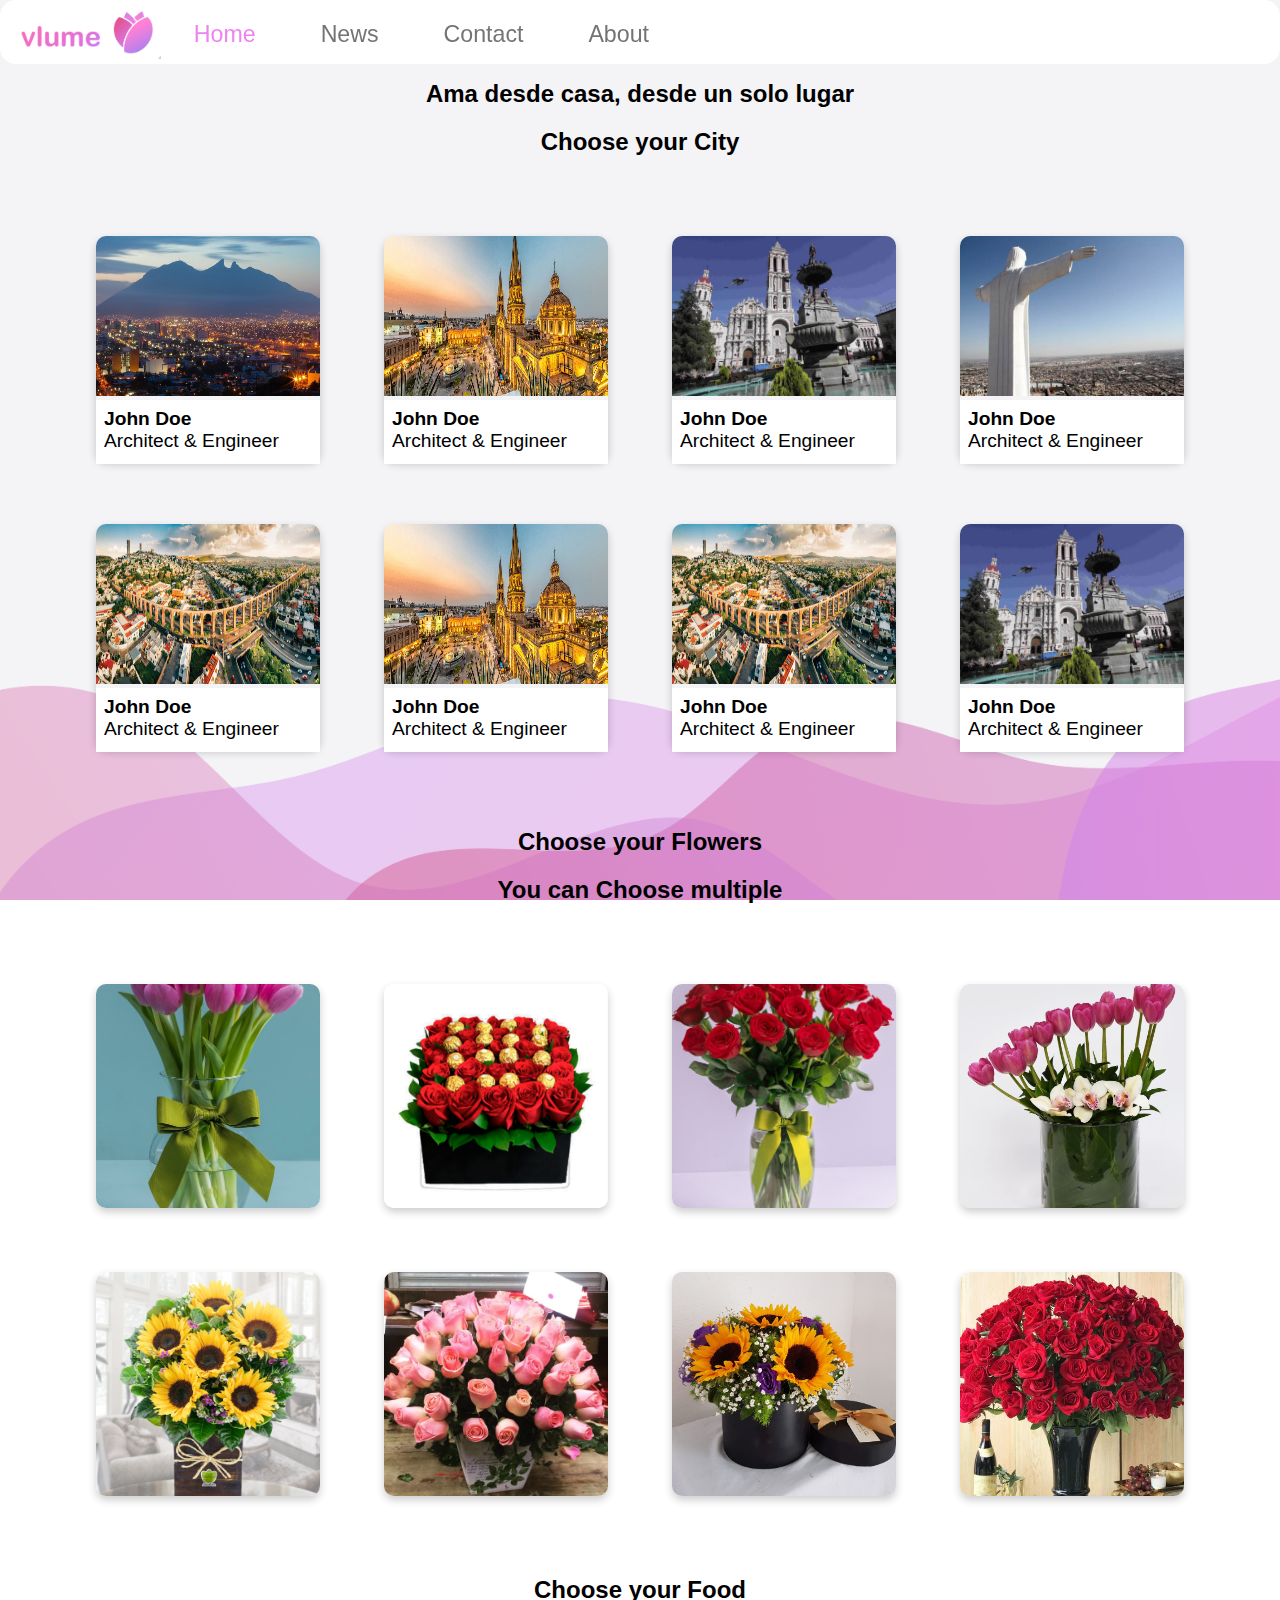
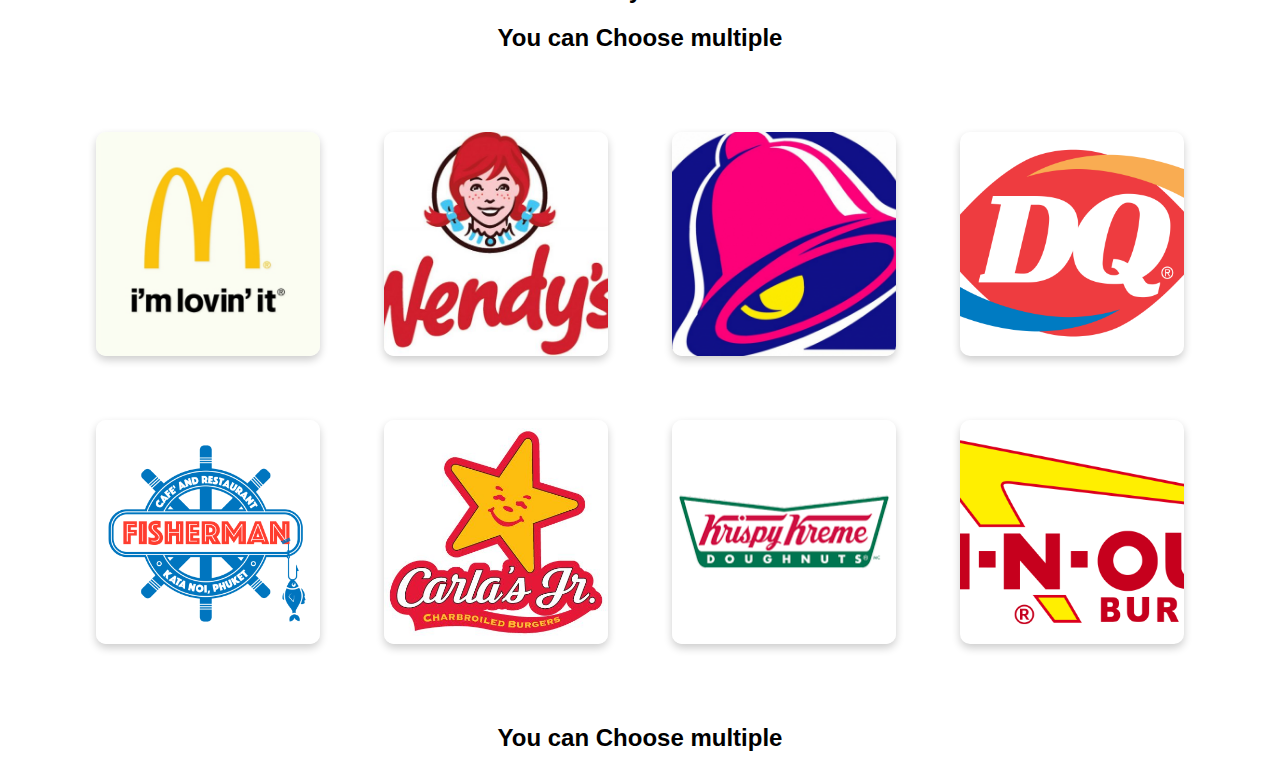
==== password.html @ 4b1e3e25 "Save my work" ====
<!DOCTYPE html>


<html id="html">

<head>
  <title> title </title>
  <link href="./resources/css/index.css" type="text/css" rel="stylesheet">
  <script src="./resources/js/script.js" async></script>
</head>





<body id="body" style="background-image: url(./resources/images/vlumeBackground/vlumeBackground.001.png); background-repeat: no-repeat; background-attachment: fixed; background-size: cover;">

    <div class="topnav">
      <img src='./resources/images/Screen Shot 2020-04-30 at 11.59.21.png'>
      <a class="active" href="#home">Home</a>
      <a href="#news">News</a>
      <a href="#contact">Contact</a>
      <a href="#about">About</a>
    </div>

    

    <div class="header">
        <div class="title">      
            <h1 class="logo">vlume</h2>
            <h2 class="slogan" >Ama desde casa, desde un solo lugar</h3>      
        </div>
    </div>

    











    <!-- The Modal -->
    <div id="myModal" class="modal">

        <!-- Modal content -->
        <div class="modal-content">
            <span class="close">&times;</span>
            <p class="modalTitle" id="modalTitle">Some text in the Modal..</p>
            <div class="modal-sub">
              <div id="modalLeft">
                <img id="modalImage"  src="./resources/images/cities/monterrey-fundada-septiembre-diego-montemayor_0_0_958_596.jpg" alt="Avatar" >
              </div>
              <section id = "modalRight">
                <p id="modalDesc">
                  description
                </p>
              </section>
              <section id = "modalPriceShop">
                <div id="modalPricePrice">
                </div>
                <div id="modalPriceQuant">
                  <form>
                    <label for="quantity">Quantity (between 1 and 5):</label>
                    <input type="number" id="quantity" name="quantity" min="1" max="5">
                  </form>
                  <div id="addToC" onclick="addToCart(this.id)">
                    <p>Add to Cart</p>
                  </div>
                </div>
              </section>
            </div>  
        </div>

    </div>
    




    <h2>Choose your City</h2>
    <section class='cities'>
        <div id="c1" class="card" onclick="choseCity(this.id);">
            <img src="./resources/images/cities/monterrey-fundada-septiembre-diego-montemayor_0_0_958_596.jpg" alt="Avatar" style="width:100%;">
            <div class="container">
              <h4><b>John Doe</b></h4> 
              <p>Architect & Engineer</p> 
            </div>
          </div>
          <div id="c2" class="card" onclick="choseCity(this.id);">
            <img src="./resources/images/cities/Centro-Historico-de-Guadalajara-800x288.jpg" alt="Avatar" style="width:100%">
            <div class="container">
              <h4><b>John Doe</b></h4> 
              <p>Architect & Engineer</p> 
            </div>
          </div>
          <div id="c3" class="card" onclick="choseCity(this.id);">
            <img src="./resources/images/cities/Coahuila-1080x675.jpg" alt="Avatar" style="width:100%">
            <div class="container">
              <h4><b>John Doe</b></h4> 
              <p>Architect & Engineer</p> 
            </div>
          </div>
          <div id="c4" class="card" onclick="choseCity(this.id);">
            <img src="./resources/images/cities/movil.jpg" alt="Avatar" style="width:100%">
            <div class="container">
              <h4><b>John Doe</b></h4> 
              <p>Architect & Engineer</p> 
            </div>
          </div>
          <div id="c5" class="card" onclick="choseCity(this.id);">
            <img src="./resources/images/cities/1216-mexico-feature-queretaro-aqueduct_vpm6rp.jpg" alt="Avatar" style="width:100%; ">
            <div class="container">
              <h4><b>John Doe</b></h4> 
              <p>Architect & Engineer</p> 
            </div>
          </div>
          <div id="c6" class="card" onclick="choseCity(this.id);">
            <img src="./resources/images/cities/Centro-Historico-de-Guadalajara-800x288.jpg" alt="Avatar" style="width:100%">
            <div class="container">
              <h4><b>John Doe</b></h4> 
              <p>Architect & Engineer</p> 
            </div>
          </div>
          <div id="c7" class="card" onclick="choseCity(this.id);">
            <img src="./resources/images/cities/1216-mexico-feature-queretaro-aqueduct_vpm6rp.jpg" alt="Avatar" style="width:100%">
            <div class="container">
              <h4><b>John Doe</b></h4> 
              <p>Architect & Engineer</p> 
            </div>
          </div>
          <div id="c8" class="card" onclick="choseCity(this.id);">
            <img src="./resources/images/cities/Coahuila-1080x675.jpg" alt="Avatar" style="width:100%">
            <div class="container">
              <h4><b>John Doe</b></h4> 
              <p>Architect & Engineer</p> 
            </div>
          </div>
    </section>




    <h2>Choose your Flowers</h2>
    <h2>
        You can Choose multiple
    </h2>
    <section class='flowers'>
        <div id="f1" class="card" onclick="openModal(this.id);">
            <img src="./resources/images/Ternura_arreglo_con_10_tulipanes_PRINCIPAL_1_s_jpg.jpg"  class="prodImg" alt="Avatar" style="width:100%; object-fit: auto; ">
        </div>
        <div id="f2" class="card" onclick="openModal(this.id);">
            <img src="./resources/images/rosas-y-chocolates-listo.jpg" class="prodImg" alt="Avatar" style="width:100%; object-fit: auto; ">
        </div>
        <div id="f3" class="card" onclick="openModal(this.id);">
            <img src="./resources/images/Clasico_Amor_con_24_rosas_rojas_Principal_1.jpg" class="prodImg" alt="Avatar" style="width:100%; object-fit: auto; ">
        </div>
        <div id="f4" class="card" onclick="openModal(this.id);">
            <img src="./resources/images/arreglo-de-tulipanes-tierno-amor-azapflores-dot-com-498px-702px.jpg" class="prodImg" alt="Avatar" style="width:100%; object-fit: auto; ">
        </div>
        <div id="f5" class="card" onclick="openModal(this.id);">
            <img src="./resources/images/Arreglo-109lop.jpg" class="prodImg" alt="Avatar" style="width:100%; object-fit: auto; ">
        </div>
        <div id="f6" class="card" onclick="openModal(this.id);">
            <img src="./resources/images/75-Rosas-Rosa-en-Arreglo-Floral.jpg" class="prodImg" alt="Avatar" style="width:100%; object-fit: auto; ">
        </div>
        <div id="f7" class="card" onclick="openModal(this.id);">
            <img src="./resources/images/35e0bc8625443e2e49d0383c0e535c4c.jpg" class="prodImg" alt="Avatar" style="width:100%; object-fit: auto; ">
        </div>
        <div id="f8" class="card" onclick="openModal(this.id);">
            <img src="./resources/images/13_flores-a-domicilio-en-monterrey_arreglos-florales-en-monterrey-florerias-en-monterrey-envio-de-flores-en-monterrey_grande.jpg" class="prodImg" alt="Avatar" style="width:100%; object-fit: cover; ">
        </div>
    </section>



    <h2>Choose your Food</h2>
    <h2>
        You can Choose multiple
    </h2>
    <section class='flowers'>
        <div id="r1" class="card" onclick="openModal(this.id);">
            <img src="./resources/images/54b30337107a0.jpg" class="prodImg" alt="Avatar" style="width:100%; object-fit: auto; ">
        </div>
        <div id="r2" class="card" onclick="openModal(this.id);">
            <img src="./resources/images/wendyslogo-600x485.jpg" class="prodImg" alt="Avatar" style="width:100%; object-fit: auto; ">
        </div>
        <div id="r3" class="card" onclick="openModal(this.id);">
            <img src="./resources/images/54b303371353d.jpg" class="prodImg" alt="Avatar" style="width:100%; object-fit: auto; ">
        </div>
        <div id="r4" class="card" onclick="openModal(this.id);">
            <img src="./resources/images/2000px-Dairy_Queen_logo.svg.png" class="prodImg" alt="Avatar" style="width:100%; object-fit: auto; ">
        </div>
        <div id="r5" class="card" onclick="openModal(this.id);">
            <img src="./resources/images/675956_16738861_3027681_ad63fc9e_image.png" class="prodImg" alt="Avatar" style="width:100%; object-fit: auto; ">
        </div>
        <div id="r6" class="card" onclick="openModal(this.id);">
            <img src="./resources/images/bed50e7b5ffe1f140b05beab4ebddfcb.jpg" class="prodImg" alt="Avatar" style="width:100%; object-fit: auto; ">
        </div>
        <div id="r7" class="card" onclick="openModal(this.id);">
            <img src="./resources/images/images.png" class="prodImg" alt="Avatar" style="width:100%; object-fit: auto; ">
        </div>
        <div id="r8" class="card" onclick="openModal(this.id);">
            <img src="./resources/images/InNOut.svg.png" class="prodImg" alt="Avatar" style="width:100%; object-fit: auto; ">
        </div>
    </section>






    <h2>
      You can Choose multiple
    </h2>
    <section id='cartSummary'>
        
    </section>



    







</body>





</html>
---- resources/css/index.css ----
* {
    font-family: Helvetica, Arial, sans-serif;
  }
  
  
  h1 {
    color: violet;
    text-align: center;
  }
  
  h2 {
      text-align: center;
  }

  h3 {
      text-align: center;
  }
  
  p, 
  li, h4{
    font-size: 1.2em;
    top: 0em;
    padding: 0em;
    margin: 0em;
  }
  
  
  a {
    text-decoration: none;
  }

  .modalTitle {
      text-align: center;
      padding-top: .7em;
      padding-bottom: .7em;
  }

  /*.body {
    background-image: url(/Users/rauljerlach/projects/helloWorld/resources/images/vlumeBackground/vlumeBackground.001.png);
    background-repeat: no-repeat;
    background-attachment: fixed;
  }
  */
  
  .cities, .flowers, .restaurants, .gifts, .sweets, .balloons {
    margin: 3em 0;
    display: flex;
    flex-wrap: wrap;
    justify-content: center;
  }

  .card {
    /* Add shadows to create the "card" effect */
    box-shadow: 0 4px 8px 0 rgba(0,0,0,0.2);
    transition: 0.3s;
    border-radius: 10px; /* 5px rounded corners */
    margin: 2em;
    width: 14em;
    height: 14em;
    padding: 0em;
  }
  
  /* On mouse-over, add a deeper shadow */
  .card:hover {
    box-shadow: 0 12px 24px 0 rgba(0,0,0,.4);
  }
  
  /* Add some padding inside the card container */
  .container {
    padding: .5em .5em;
    height: 3em;
    background-color: #ffffff;
  }

  img {
    border-radius: 10px 10px 0 0;
    height: 10em;
  }

  .prodImg {
    border-radius: 10px;
    object-fit: cover;
    height: 100%;
  }

  #modalLeft {
    padding-top: 1.5em;
    padding-left: 0;
    margin: 0;
    width: 45%;
    height: 55%;
    float: inline-start;
  }
  #modalImage {
    padding: 0;
    margin: 0;
    height: 100%;
    width: 100%;
    object-fit: cover;
  }

  #modalRight {
    padding: 3em;
    width: 30%;
    height: 55%;
  }

  #modalPriceShop {
    padding: 0em 3em;
    width: 100%;
    display: flex;
    flex-wrap: wrap;
    height: 10%;
  }


  #modalPricePrice {
    height: 100%;
    margin-top: 0em;
    margin-bottom: 0em;
    margin-left: 2em;
    float: left;
    width: 20%;

  }

  #modalPriceQuant {
    justify-content: left;
    margin-top: 0em;
    margin-bottom: 0em;
    margin-left: 2em;
    width: 60%;
  }

  #addToC{
    height: 100%;
    margin-top: 0em;
    margin-bottom: 0em;
    margin-right: 2em;
    float: right;
  }




  .modal-sub {
    display: flex;
    flex-wrap: wrap;
    justify-content: center;
    height: 90%;
  }
  


  /* The Modal (background) */
.modal {
    display: none; /* Hidden by default */
    position: fixed; /* Stay in place */
    z-index: 1; /* Sit on top */
    left: 0;
    top: 0;
    width: 100%; /* Full width */
    height: 100%; /* Full height */
    background-color: rgb(0,0,0); /* Fallback color */
    background-color: rgba(0,0,0,0.4); /* Black w/ opacity */
  }
  
  /* Modal Content/Box */
  .modal-content {
    background-color: #fefefe;
    margin: 7em auto; /* 15% from the top and centered */
    border: 1px solid #888;
    width: 80%; /* Could be more or less, depending on screen size */
    vertical-align: auto;
    height: 30em;
    border-radius: 2em;
    box-shadow: 0 24px 48px 0 rgba(0,0,0,.7);
  }
  
  /* The Close Button */
  .close {
    color: #aaa;
    float: right;
    font-size: 28px;
    font-weight: bold;
    padding-right: 1em;
    padding-top: 0.5em;
    height: 1em;
  }
  
  .close:hover,
  .close:focus {
    color: black;
    text-decoration: none;
    cursor: pointer;
  }








  /* navigation bar section */
  /* Add a black background color to the top navigation */
.topnav {
  background-color: #ffffff;
  overflow: hidden;
  border-radius: 1em;
  position: fixed; /* Set the navbar to fixed position */
  top: 0; /* Position the navbar at the top of the page */
  left: 0;
  width: 100%; /* Full width */
  padding: 0;
  margin: 0;
  height: 4em;
}

/* Style the links inside the navigation bar */
.topnav a, .topnav img{
  float: left;
  color: #747474;
  text-align: center;
  padding: .9em 1.4em;
  text-decoration: none;
  font-size: 1.45em;
}

.topnav img {
  height: 2.3em;
  padding: 0em;
  padding-top: .25em;
  padding-left: .5em;
  margin: 0em;
  vertical-align: middle;
}


/* Change the color of links on hover */
.topnav a:hover {
  background-color: rgb(255, 255, 255);
  color: rgb(0, 0, 0);
}

/* Add a color to the active/current link */
.topnav a.active {
  background-color: rgb(255, 255, 255);
  color: violet
}






.cd-quick-view {
  display: block;
  position: fixed;
  max-width: 900px;
  

  /* Force Hardware Acceleration in WebKit */
  transform: translateZ(0);
  -webkit-backface-visibility: hidden;
  backface-visibility: hidden;

  will-change: left, top, width;
  z-index: 1;
}
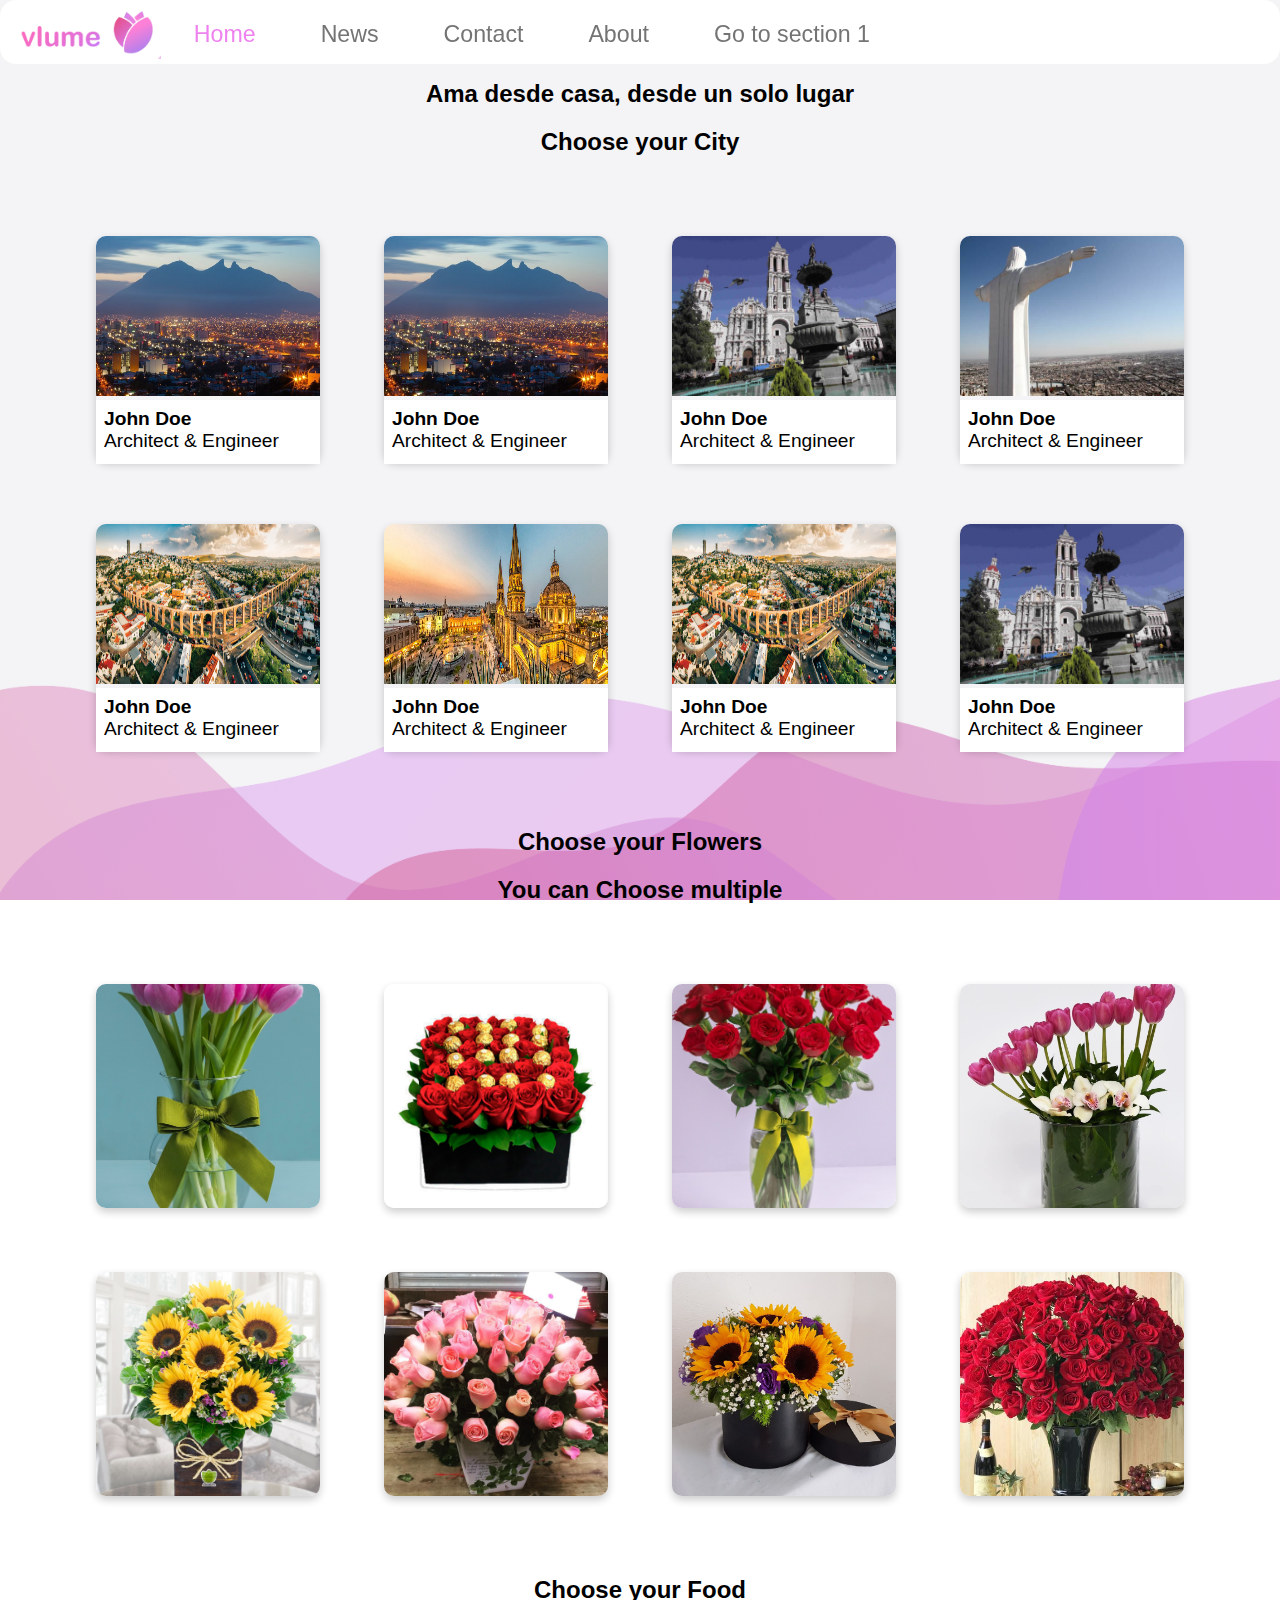
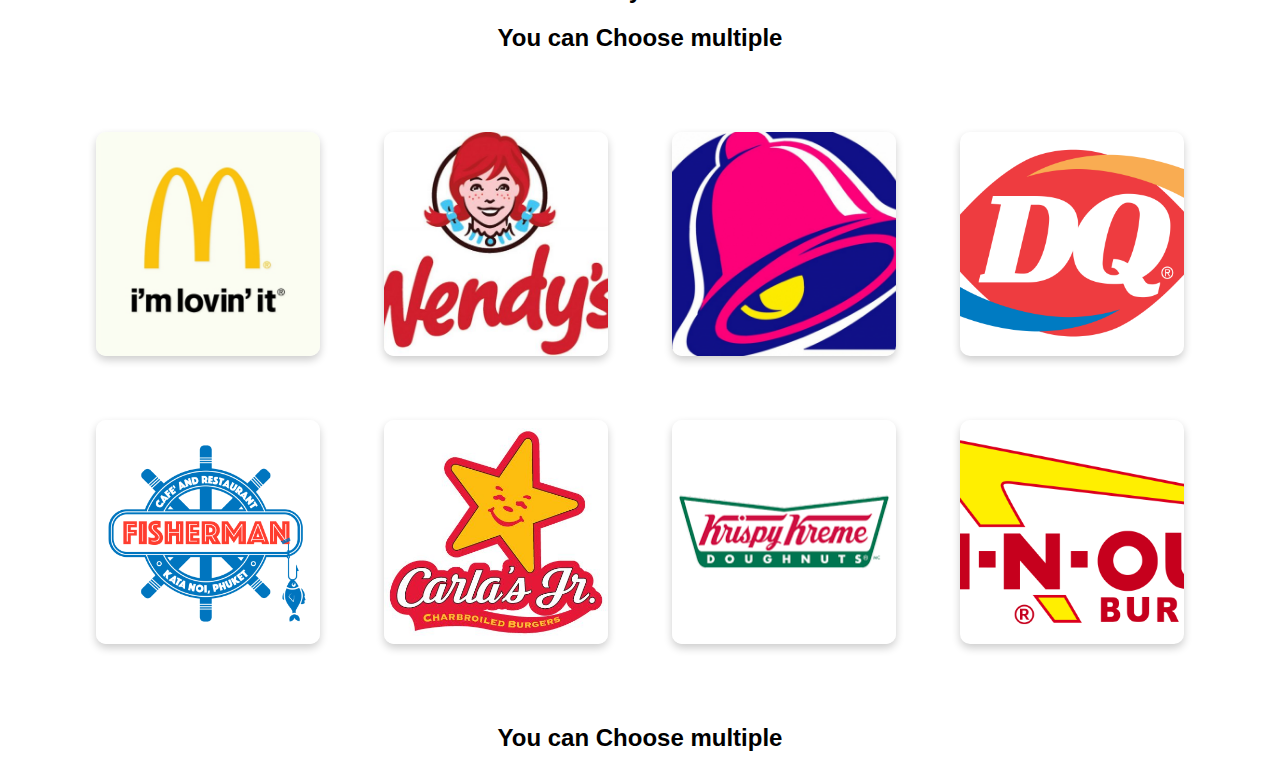
==== commit a8326ae6: "Update" ====
--- a/password.html
+++ b/password.html
@@ -22,6 +22,7 @@
       <a href="#news">News</a>
       <a href="#contact">Contact</a>
       <a href="#about">About</a>
+      <a href="#cartSummary">Go to section 1</a>
     </div>
 
     
@@ -93,7 +94,7 @@
             </div>
           </div>
           <div id="c2" class="card" onclick="choseCity(this.id);">
-            <img src="./resources/images/cities/Centro-Historico-de-Guadalajara-800x288.jpg" alt="Avatar" style="width:100%">
+            <img id ='c2img'src="./resources/images/cities/monterrey-fundada-septiembre-diego-montemayor_0_0_958_596.jpg" alt="Avatar" style="width:100%">
             <div class="container">
               <h4><b>John Doe</b></h4> 
               <p>Architect & Engineer</p> 
--- a/resources/css/index.css
+++ b/resources/css/index.css
@@ -172,7 +172,7 @@
     border: 1px solid #888;
     width: 80%; /* Could be more or less, depending on screen size */
     vertical-align: auto;
-    height: 30em;
+    height: 70%;
     border-radius: 2em;
     box-shadow: 0 24px 48px 0 rgba(0,0,0,.7);
   }
@@ -253,18 +253,47 @@
 
 
 
-
-.cd-quick-view {
-  display: block;
-  position: fixed;
-  max-width: 900px;
-  
-
-  /* Force Hardware Acceleration in WebKit */
-  transform: translateZ(0);
-  -webkit-backface-visibility: hidden;
-  backface-visibility: hidden;
-
-  will-change: left, top, width;
-  z-index: 1;
+/* disenno de el carrito */
+.shoppingRow {
+  height: 10em;
+  background-color: #ffffff;
+  width: 90%;
+  display: flex;
+  align-items: center;
+  margin: 1em auto;
+  border-radius: 10em;
+  box-shadow: 0 4px 8px 0 rgba(0,0,0,0.2);
+  
+}
+
+.itemImg {
+  height: 7em;
+  object-fit: cover;
+  border-radius: .5em;
+
+}
+
+.itemName, .itemQuant, .itemTotal {
+  display: flex;
+  align-items: center;
+}
+
+.itemNameDiv, .itemQuantDiv, .itemTotalDiv {
+  display: flex;
+  align-items: center;
+  padding-left: 2.5em;
+  padding-right: 2.5em;
+  height: 80%;
+  width: 20%;
+}
+
+.itemNameDiv {
+  left: 8em;
+}
+
+.itemImgDiv {
+  padding-right: 1.5em;
+  padding-left: 5em;
+  height: 8em;
+  margin: auto 2em;
 }